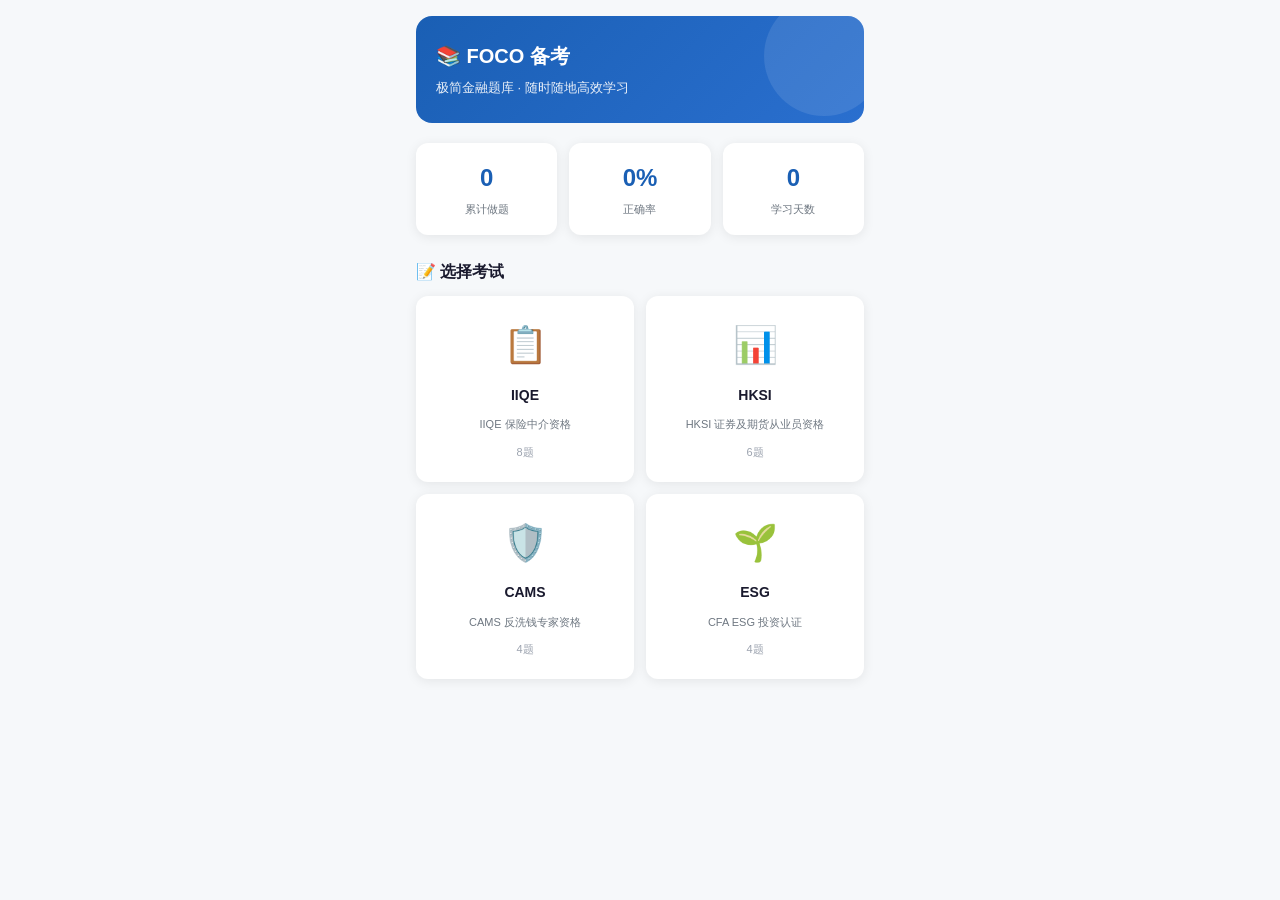
==== practice.html @ 333bc354 "FOCO备考 H5 MVP - 初始版本 - 4个考试类别示例数据 - 首页/题库/做题/模拟考试 4个页面 - 纯前端，无需后端" ====
<!DOCTYPE html>
<html lang="zh-CN">
<head>
  <meta charset="UTF-8">
  <meta name="viewport" content="width=device-width, initial-scale=1.0, maximum-scale=1.0, user-scalable=no">
  <title>做题 - FOCO 备考</title>
  <link rel="stylesheet" href="css/style.css">
</head>
<body data-page="practice">
  <div id="app">
    <div class="page">
      <div class="header">
        <div class="header-back" onclick="location.href='exam.html'">←</div>
        <div class="header-title">做题</div>
        <div style="width:32px"></div>
      </div>
      <div class="content">
        <div class="text-center" style="padding:40px">
          <div class="icon" style="font-size:32px">⏳</div>
          <p style="margin-top:8px;color:var(--text-secondary)">加载中...</p>
        </div>
      </div>
    </div>
  </div>
  <script src="js/data.js"></script>
  <script src="js/app.js"></script>
</body>
</html>
---- css/style.css ----
/* FOCO 备考 - 统一样式 */

/* ==================== 变量 ==================== */
:root {
  --primary: #1a5fb4;
  --primary-light: #e8f0fe;
  --primary-dark: #0d47a1;
  --success: #26a269;
  --warning: #e5a50a;
  --danger: #c01c28;
  --bg: #f6f8fa;
  --card-bg: #ffffff;
  --text: #1a1a2e;
  --text-secondary: #6e7781;
  --text-light: #9ca3af;
  --border: #e5e8eb;
  --shadow: 0 2px 12px rgba(0,0,0,0.08);
  --radius: 12px;
  --radius-sm: 8px;
  --radius-lg: 16px;
}

/* ==================== Reset ==================== */
* {
  margin: 0;
  padding: 0;
  box-sizing: border-box;
}

body {
  font-family: -apple-system, BlinkMacSystemFont, "Segoe UI", Roboto, "Helvetica Neue", Arial, sans-serif;
  background: var(--bg);
  color: var(--text);
  line-height: 1.6;
  min-height: 100vh;
  -webkit-font-smoothing: antialiased;
}

a {
  text-decoration: none;
  color: inherit;
}

button {
  border: none;
  cursor: pointer;
  font-family: inherit;
}

/* ==================== 布局 ==================== */
.page {
  max-width: 480px;
  margin: 0 auto;
  min-height: 100vh;
  background: var(--bg);
}

/* ==================== 顶部栏 ==================== */
.header {
  position: sticky;
  top: 0;
  z-index: 100;
  background: var(--primary);
  color: #fff;
  padding: 16px 20px;
  display: flex;
  align-items: center;
  justify-content: space-between;
  box-shadow: var(--shadow);
}

.header h1 {
  font-size: 18px;
  font-weight: 600;
}

.header-back {
  width: 32px;
  height: 32px;
  display: flex;
  align-items: center;
  justify-content: center;
  background: rgba(255,255,255,0.15);
  border-radius: 50%;
  font-size: 18px;
}

.header-title {
  flex: 1;
  text-align: center;
  font-size: 16px;
  font-weight: 600;
}

/* ==================== 内容区 ==================== */
.content {
  padding: 16px;
  padding-bottom: 80px;
}

/* ==================== 底部导航 ==================== */
.tab-bar {
  position: fixed;
  bottom: 0;
  left: 50%;
  transform: translateX(-50%);
  width: 100%;
  max-width: 480px;
  background: var(--card-bg);
  border-top: 1px solid var(--border);
  display: flex;
  padding: 8px 0;
  padding-bottom: max(8px, env(safe-area-inset-bottom));
  z-index: 100;
}

.tab-item {
  flex: 1;
  display: flex;
  flex-direction: column;
  align-items: center;
  gap: 4px;
  padding: 8px 0;
  color: var(--text-secondary);
  font-size: 11px;
  transition: color 0.2s;
}

.tab-item.active {
  color: var(--primary);
}

.tab-item .icon {
  font-size: 22px;
}

.tab-item.active .icon {
  transform: scale(1.1);
}

/* ==================== 首页 Banner ==================== */
.banner {
  background: linear-gradient(135deg, var(--primary) 0%, #2a6fcf 100%);
  border-radius: var(--radius-lg);
  padding: 24px 20px;
  color: #fff;
  margin-bottom: 20px;
  position: relative;
  overflow: hidden;
}

.banner::after {
  content: "";
  position: absolute;
  right: -20px;
  top: -20px;
  width: 120px;
  height: 120px;
  background: rgba(255,255,255,0.1);
  border-radius: 50%;
}

.banner h2 {
  font-size: 20px;
  font-weight: 700;
  margin-bottom: 6px;
}

.banner p {
  font-size: 13px;
  opacity: 0.9;
}

/* ==================== 考试卡片 ==================== */
.section-title {
  font-size: 16px;
  font-weight: 600;
  margin-bottom: 12px;
  color: var(--text);
  display: flex;
  align-items: center;
  gap: 8px;
}

.exam-grid {
  display: grid;
  grid-template-columns: repeat(2, 1fr);
  gap: 12px;
  margin-bottom: 24px;
}

.exam-card {
  background: var(--card-bg);
  border-radius: var(--radius);
  padding: 20px 16px;
  box-shadow: var(--shadow);
  transition: transform 0.2s, box-shadow 0.2s;
  display: flex;
  flex-direction: column;
  align-items: center;
  gap: 10px;
}

.exam-card:active {
  transform: scale(0.97);
}

.exam-card .icon {
  font-size: 36px;
}

.exam-card .name {
  font-size: 14px;
  font-weight: 600;
  color: var(--text);
}

.exam-card .desc {
  font-size: 11px;
  color: var(--text-secondary);
  text-align: center;
}

.exam-card .meta {
  font-size: 11px;
  color: var(--text-light);
}

/* ==================== 统计卡片 ==================== */
.stats-row {
  display: flex;
  gap: 12px;
  margin-bottom: 24px;
}

.stat-card {
  flex: 1;
  background: var(--card-bg);
  border-radius: var(--radius);
  padding: 16px;
  text-align: center;
  box-shadow: var(--shadow);
}

.stat-card .num {
  font-size: 24px;
  font-weight: 700;
  color: var(--primary);
}

.stat-card .label {
  font-size: 11px;
  color: var(--text-secondary);
  margin-top: 4px;
}

/* ==================== 章节列表 ==================== */
.chapter-card {
  background: var(--card-bg);
  border-radius: var(--radius);
  padding: 16px;
  margin-bottom: 12px;
  box-shadow: var(--shadow);
  display: flex;
  align-items: center;
  gap: 14px;
  transition: transform 0.15s;
}

.chapter-card:active {
  transform: scale(0.98);
}

.chapter-icon {
  width: 44px;
  height: 44px;
  border-radius: var(--radius-sm);
  display: flex;
  align-items: center;
  justify-content: center;
  font-size: 20px;
  flex-shrink: 0;
}

.chapter-info {
  flex: 1;
}

.chapter-info .name {
  font-size: 14px;
  font-weight: 600;
  color: var(--text);
  margin-bottom: 4px;
}

.chapter-info .meta {
  font-size: 12px;
  color: var(--text-secondary);
}

.progress-bar {
  height: 4px;
  background: var(--border);
  border-radius: 2px;
  margin-top: 8px;
  overflow: hidden;
}

.progress-fill {
  height: 100%;
  border-radius: 2px;
  background: var(--primary);
  transition: width 0.3s;
}

.chapter-arrow {
  color: var(--text-light);
  font-size: 18px;
}

/* ==================== 做题页 ==================== */
.question-header {
  display: flex;
  justify-content: space-between;
  align-items: center;
  margin-bottom: 20px;
}

.question-type-tag {
  background: var(--primary-light);
  color: var(--primary);
  padding: 4px 10px;
  border-radius: 20px;
  font-size: 12px;
  font-weight: 500;
}

.question-progress {
  font-size: 13px;
  color: var(--text-secondary);
}

.question-card {
  background: var(--card-bg);
  border-radius: var(--radius);
  padding: 24px 20px;
  box-shadow: var(--shadow);
  margin-bottom: 20px;
}

.question-content {
  font-size: 16px;
  line-height: 1.7;
  color: var(--text);
  margin-bottom: 20px;
}

.question-options {
  display: flex;
  flex-direction: column;
  gap: 10px;
}

.option-item {
  display: flex;
  align-items: flex-start;
  gap: 12px;
  padding: 14px 16px;
  background: var(--bg);
  border-radius: var(--radius-sm);
  border: 2px solid transparent;
  transition: all 0.2s;
}

.option-item.selected {
  border-color: var(--primary);
  background: var(--primary-light);
}

.option-item.correct {
  border-color: var(--success);
  background: #e6f4ea;
}

.option-item.wrong {
  border-color: var(--danger);
  background: #fce8e6;
}

.option-item.disabled {
  opacity: 0.6;
  pointer-events: none;
}

.option-key {
  width: 26px;
  height: 26px;
  border-radius: 50%;
  background: var(--card-bg);
  display: flex;
  align-items: center;
  justify-content: center;
  font-size: 13px;
  font-weight: 600;
  flex-shrink: 0;
  border: 2px solid var(--border);
}

.option-item.selected .option-key {
  background: var(--primary);
  color: #fff;
  border-color: var(--primary);
}

.option-item.correct .option-key {
  background: var(--success);
  color: #fff;
  border-color: var(--success);
}

.option-item.wrong .option-key {
  background: var(--danger);
  color: #fff;
  border-color: var(--danger);
}

.option-text {
  flex: 1;
  font-size: 14px;
  line-height: 1.6;
  padding-top: 2px;
}

/* ==================== 解析区 ==================== */
.analysis-card {
  background: #fffbdd;
  border-radius: var(--radius);
  padding: 16px;
  margin-bottom: 20px;
  border-left: 4px solid var(--warning);
}

.analysis-title {
  font-size: 13px;
  font-weight: 600;
  color: var(--warning);
  margin-bottom: 8px;
}

.analysis-text {
  font-size: 13px;
  line-height: 1.7;
  color: var(--text);
}

/* ==================== 按钮 ==================== */
.btn-group {
  display: flex;
  gap: 12px;
}

.btn {
  flex: 1;
  padding: 14px 20px;
  border-radius: var(--radius-sm);
  font-size: 15px;
  font-weight: 600;
  text-align: center;
  transition: all 0.2s;
}

.btn:active {
  transform: scale(0.97);
}

.btn-primary {
  background: var(--primary);
  color: #fff;
}

.btn-outline {
  background: var(--card-bg);
  color: var(--text);
  border: 2px solid var(--border);
}

.btn-success {
  background: var(--success);
  color: #fff;
}

.btn-block {
  width: 100%;
  display: block;
}

.btn-fixed {
  position: fixed;
  bottom: 0;
  left: 50%;
  transform: translateX(-50%);
  width: 100%;
  max-width: 480px;
  padding: 12px 16px;
  padding-bottom: max(12px, env(safe-area-inset-bottom));
  background: var(--card-bg);
  border-top: 1px solid var(--border);
  z-index: 90;
}

/* ==================== 模拟考试页 ==================== */
.mock-info {
  background: var(--card-bg);
  border-radius: var(--radius);
  padding: 20px;
  margin-bottom: 20px;
  box-shadow: var(--shadow);
  text-align: center;
}

.mock-info .title {
  font-size: 18px;
  font-weight: 600;
  margin-bottom: 8px;
}

.mock-info .desc {
  font-size: 13px;
  color: var(--text-secondary);
  margin-bottom: 16px;
}

.timer-display {
  font-size: 48px;
  font-weight: 700;
  color: var(--primary);
  font-variant-numeric: tabular-nums;
}

.timer-warning {
  color: var(--danger);
  animation: pulse 1s infinite;
}

@keyframes pulse {
  0%, 100% { opacity: 1; }
  50% { opacity: 0.6; }
}

/* ==================== 结果页 ==================== */
.result-card {
  background: var(--card-bg);
  border-radius: var(--radius-lg);
  padding: 32px 24px;
  box-shadow: var(--shadow);
  text-align: center;
  margin-bottom: 20px;
}

.result-score {
  font-size: 56px;
  font-weight: 800;
  color: var(--primary);
  line-height: 1;
  margin-bottom: 8px;
}

.result-label {
  font-size: 14px;
  color: var(--text-secondary);
  margin-bottom: 24px;
}

.result-stats {
  display: flex;
  justify-content: center;
  gap: 32px;
  margin-bottom: 24px;
}

.result-stat {
  text-align: center;
}

.result-stat .num {
  font-size: 24px;
  font-weight: 700;
}

.result-stat .num.green { color: var(--success); }
.result-stat .num.red { color: var(--danger); }

.result-stat .label {
  font-size: 12px;
  color: var(--text-secondary);
  margin-top: 4px;
}

/* ==================== 空状态 ==================== */
.empty-state {
  text-align: center;
  padding: 48px 20px;
  color: var(--text-secondary);
}

.empty-state .icon {
  font-size: 48px;
  margin-bottom: 12px;
}

.empty-state p {
  font-size: 14px;
}

/* ==================== 工具类 ==================== */
.text-center { text-align: center; }
.mt-12 { margin-top: 12px; }
.mt-20 { margin-top: 20px; }
.mb-12 { margin-bottom: 12px; }
.mb-20 { margin-bottom: 20px; }
.text-sm { font-size: 13px; }
.text-xs { font-size: 11px; }
.text-secondary { color: var(--text-secondary); }
.font-bold { font-weight: 600; }

/* ==================== 进度环 ==================== */
.progress-ring {
  width: 80px;
  height: 80px;
  position: relative;
}

.progress-ring svg {
  transform: rotate(-90deg);
}

.progress-ring .bg {
  fill: none;
  stroke: var(--border);
  stroke-width: 6;
}

.progress-ring .fill {
  fill: none;
  stroke: var(--primary);
  stroke-width: 6;
  stroke-linecap: round;
  transition: stroke-dashoffset 0.5s;
}

.progress-ring .text {
  position: absolute;
  inset: 0;
  display: flex;
  flex-direction: column;
  align-items: center;
  justify-content: center;
  font-size: 14px;
  font-weight: 700;
  color: var(--text);
}
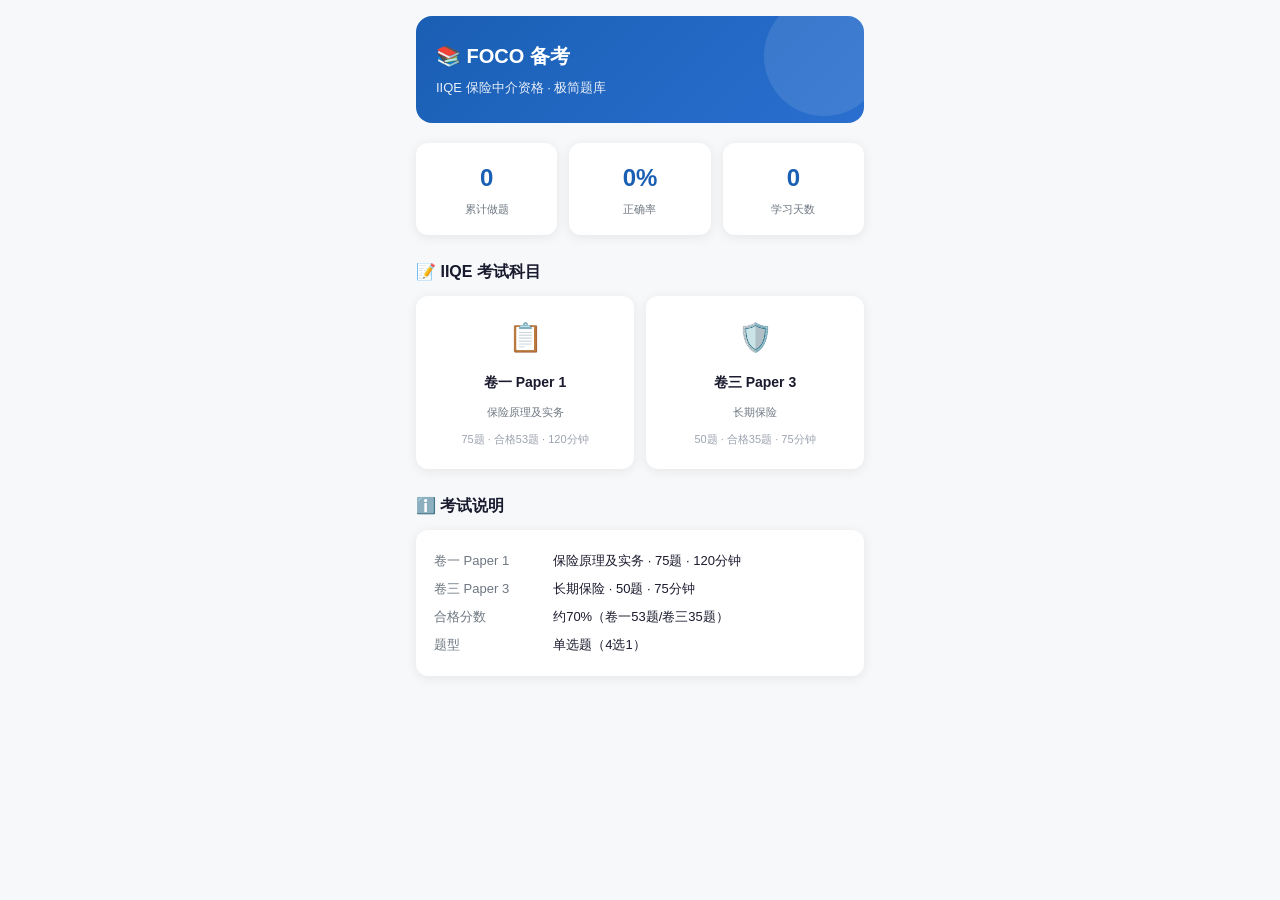
==== commit 90e756ba: "IIQE题库完整章节框架 - Paper 1 & Paper 3 - 卷一：7大模块，87道示例题（风险与保险基础/合同法律/市场中介/保险实务/一般保险/长期保险/MPF） - 卷三：5大章节，50" ====
--- a/practice.html
+++ b/practice.html
@@ -10,7 +10,7 @@
   <div id="app">
     <div class="page">
       <div class="header">
-        <div class="header-back" onclick="location.href='exam.html'">←</div>
+        <div class="header-back" onclick="location.href='paper.html'">←</div>
         <div class="header-title">做题</div>
         <div style="width:32px"></div>
       </div>
